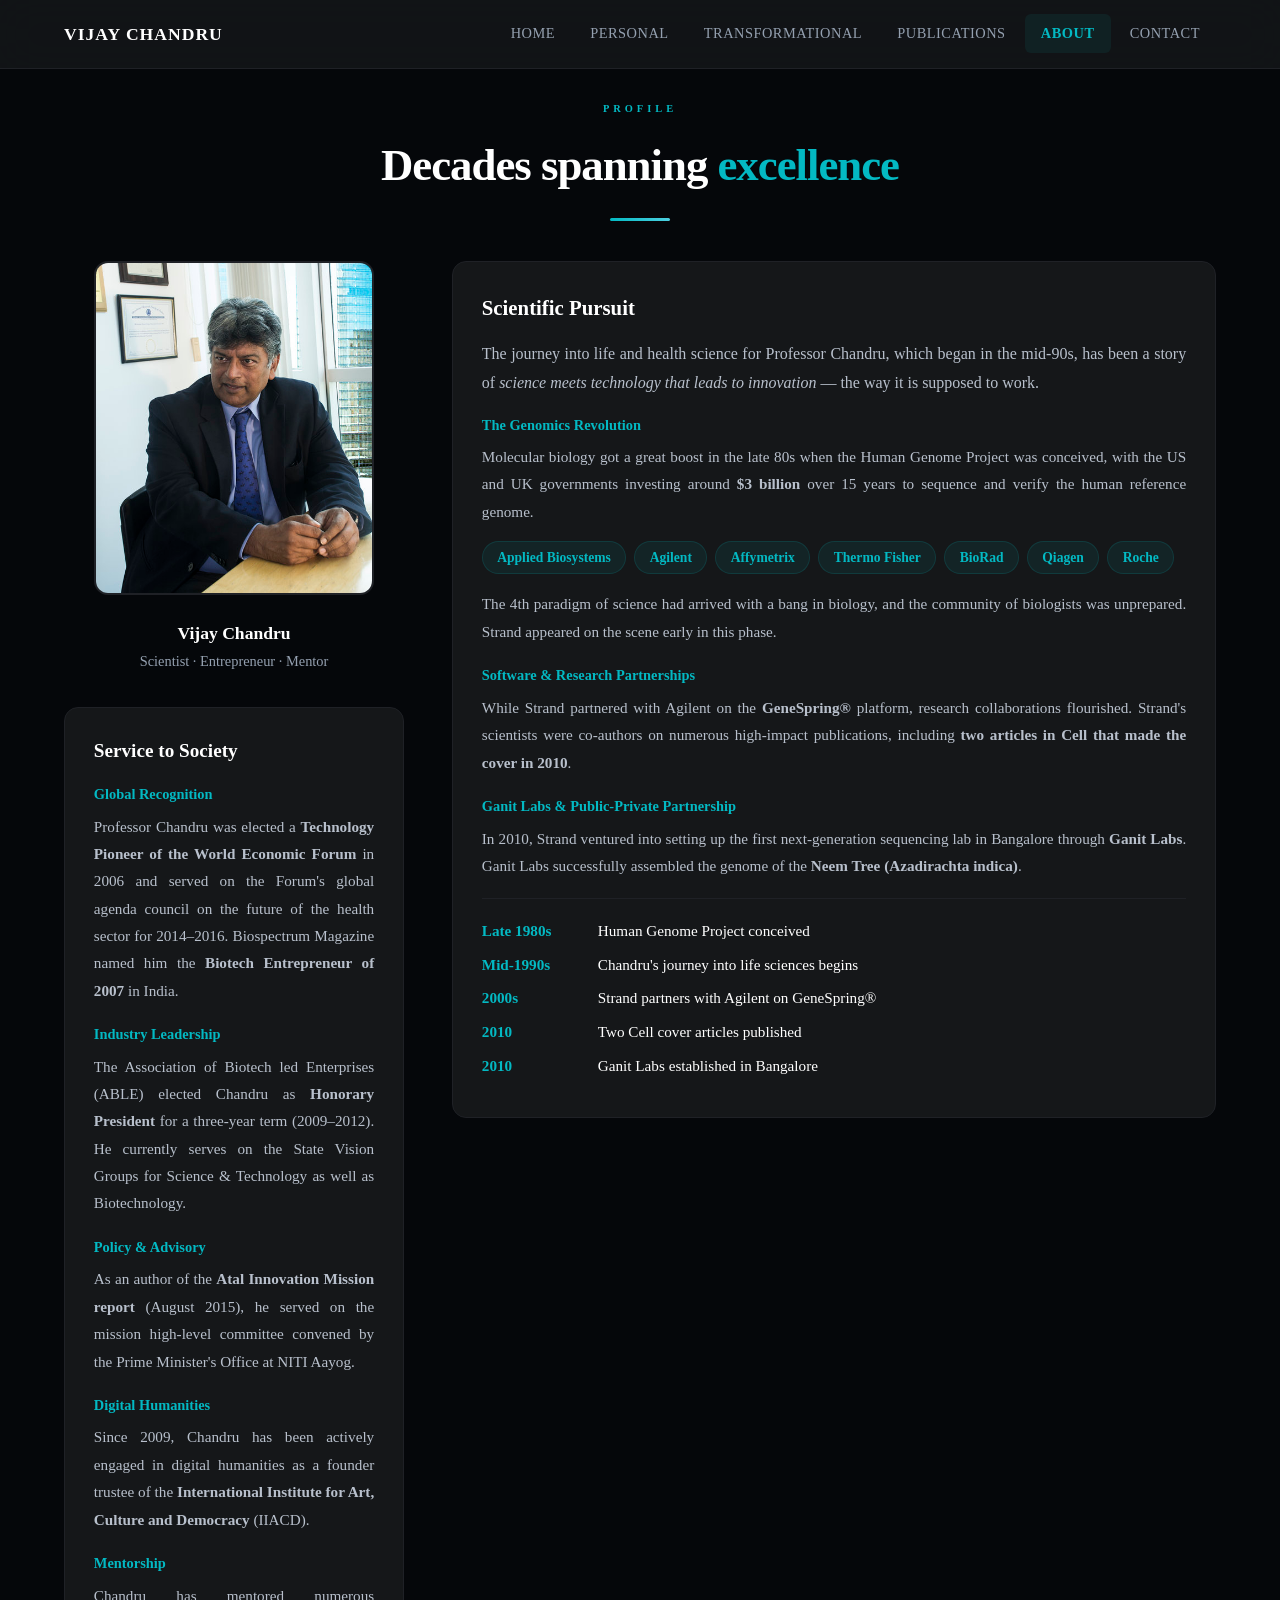
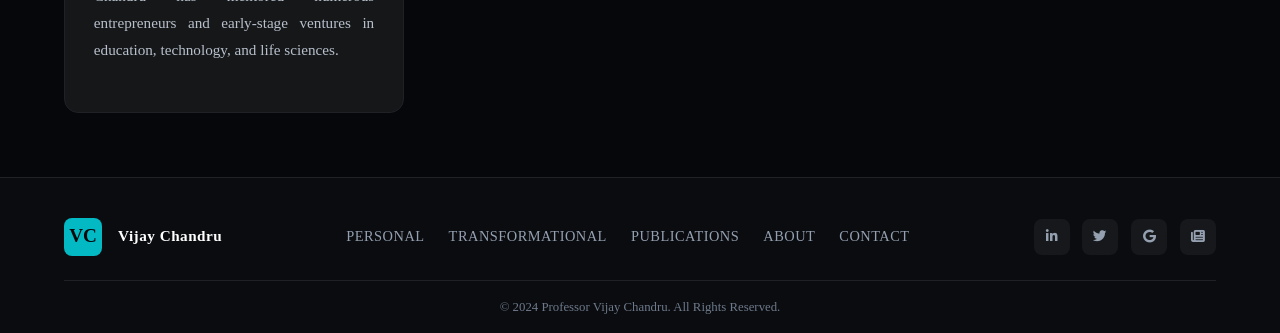
==== about.html @ f00770f6 "Add files via upload" ====
<!DOCTYPE html>
<html lang="en">
<head>
    <meta charset="UTF-8">
    <meta name="viewport" content="width=device-width, initial-scale=1.0, maximum-scale=5.0">
    <title>About - Vijay Chandru</title>
    <link rel="stylesheet" href="styles.css">
    <link href="https://fonts.googleapis.com/css2?family=Inter:wght@300;400;500;600;700;800;900&display=swap" rel="stylesheet">
    <link rel="stylesheet" href="https://cdnjs.cloudflare.com/ajax/libs/font-awesome/6.4.0/css/all.min.css">
<base target="">
</head>
<body>
    <div class="page-container about-page">

        <nav class="top-nav">
            <a href="index.html" class="logo">Vijay Chandru</a>
            <button class="mobile-menu-btn" aria-label="Toggle menu">
                <span></span>
                <span></span>
                <span></span>
            </button>
            <div class="nav-links">
                <a href="index.html">Home</a>
                <a href="personal.html">Personal</a>
                <a href="transformational.html">Transformational</a>
                <a href="publications.html">Publications</a>
                <a href="about.html" class="active">About</a>
                <a href="contact.html">Contact</a>
            </div>
        </nav>

        <main class="about-main">
            <header class="about-header animate-in">
                <span class="section-label">Profile</span>
                <h1>Decades spanning <span class="accent">excellence</span></h1>
                <div class="header-line"></div>
            </header>

            <div class="about-grid">
                <aside class="about-left">
                    <figure class="portrait-card animate-in delay-1">
                        <img src="Dr.Chandru-2.jpg" alt="Professor Vijay Chandru">
                        <figcaption>
                            <span class="caption-name">Vijay Chandru</span>
                            <span class="caption-title">Scientist · Entrepreneur · Mentor</span>
                        </figcaption>
                    </figure>

                    <article class="service-card animate-in delay-2">
                        <h3>Service to Society</h3>
                        <div class="service-section">
                            <h4>Global Recognition</h4>
                            <p>Professor Chandru was elected a <strong>Technology Pioneer of the World Economic Forum</strong> in 2006 and served on the Forum's global agenda council on the future of the health sector for 2014–2016. Biospectrum Magazine named him the <strong>Biotech Entrepreneur of 2007</strong> in India.</p>
                        </div>
                        <div class="service-section">
                            <h4>Industry Leadership</h4>
                            <p>The Association of Biotech led Enterprises (ABLE) elected Chandru as <strong>Honorary President</strong> for a three-year term (2009–2012). He currently serves on the State Vision Groups for Science & Technology as well as Biotechnology.</p>
                        </div>
                        <div class="service-section">
                            <h4>Policy & Advisory</h4>
                            <p>As an author of the <strong>Atal Innovation Mission report</strong> (August 2015), he served on the mission high-level committee convened by the Prime Minister's Office at NITI Aayog.</p>
                        </div>
                        <div class="service-section">
                            <h4>Digital Humanities</h4>
                            <p>Since 2009, Chandru has been actively engaged in digital humanities as a founder trustee of the <strong>International Institute for Art, Culture and Democracy</strong> (IIACD).</p>
                        </div>
                        <div class="service-section">
                            <h4>Mentorship</h4>
                            <p>Chandru has mentored numerous entrepreneurs and early-stage ventures in education, technology, and life sciences.</p>
                        </div>
                    </article>
                </aside>

                <section class="about-right">
                    <article class="pursuit-card animate-in delay-2">
                        <h2>Scientific Pursuit</h2>
                        <div class="pursuit-intro">
                            <p>The journey into life and health science for Professor Chandru, which began in the mid-90s, has been a story of <em>science meets technology that leads to innovation</em> — the way it is supposed to work.</p>
                        </div>
                        <div class="pursuit-section">
                            <h4>The Genomics Revolution</h4>
                            <p>Molecular biology got a great boost in the late 80s when the Human Genome Project was conceived, with the US and UK governments investing around <strong>$3 billion</strong> over 15 years to sequence and verify the human reference genome.</p>
                            <div class="company-tags">
                                <span class="tag">Applied Biosystems</span>
                                <span class="tag">Agilent</span>
                                <span class="tag">Affymetrix</span>
                                <span class="tag">Thermo Fisher</span>
                                <span class="tag">BioRad</span>
                                <span class="tag">Qiagen</span>
                                <span class="tag">Roche</span>
                            </div>
                            <p>The 4th paradigm of science had arrived with a bang in biology, and the community of biologists was unprepared. Strand appeared on the scene early in this phase.</p>
                        </div>
                        <div class="pursuit-section">
                            <h4>Software & Research Partnerships</h4>
                            <p>While Strand partnered with Agilent on the <strong>GeneSpring®</strong> platform, research collaborations flourished. Strand's scientists were co-authors on numerous high-impact publications, including <strong>two articles in Cell that made the cover in 2010</strong>.</p>
                        </div>
                        <div class="pursuit-section">
                            <h4>Ganit Labs & Public-Private Partnership</h4>
                            <p>In 2010, Strand ventured into setting up the first next-generation sequencing lab in Bangalore through <strong>Ganit Labs</strong>. Ganit Labs successfully assembled the genome of the <strong>Neem Tree (Azadirachta indica)</strong>.</p>
                        </div>
                        <div class="pursuit-timeline">
                            <div class="timeline-item">
                                <span class="timeline-year">Late 1980s</span>
                                <span>Human Genome Project conceived</span>
                            </div>
                            <div class="timeline-item">
                                <span class="timeline-year">Mid-1990s</span>
                                <span>Chandru's journey into life sciences begins</span>
                            </div>
                            <div class="timeline-item">
                                <span class="timeline-year">2000s</span>
                                <span>Strand partners with Agilent on GeneSpring®</span>
                            </div>
                            <div class="timeline-item">
                                <span class="timeline-year">2010</span>
                                <span>Two Cell cover articles published</span>
                            </div>
                            <div class="timeline-item">
                                <span class="timeline-year">2010</span>
                                <span>Ganit Labs established in Bangalore</span>
                            </div>
                        </div>
                    </article>
                </section>
            </div>
        </main>

        <footer class="footer-dense">
            <div class="footer-inner">
                <div class="footer-brand">
                    <span class="footer-logo">VC</span>
                    <p>Vijay Chandru</p>
                </div>
                <div class="footer-links">
                    <a href="personal.html">Personal</a>
                    <a href="transformational.html">Transformational</a>
                    <a href="publications.html">Publications</a>
                    <a href="about.html">About</a>
                    <a href="contact.html">Contact</a>
                </div>
                <div class="footer-social">
                    <a href="#" aria-label="LinkedIn"><i class="fab fa-linkedin-in"></i></a>
                    <a href="#" aria-label="Twitter / X"><i class="fab fa-twitter"></i></a>
                    <a href="#" aria-label="Google Scholar"><i class="fab fa-google"></i></a>
                    <a href="#" aria-label="News"><i class="fas fa-newspaper"></i></a>
                </div>
            </div>
            <div class="footer-bottom">
                <p>© 2024 Professor Vijay Chandru. All Rights Reserved.</p>
            </div>
        </footer>
    </div>
    <script src="script.js"></script>
</body>
</html>
---- styles.css ----
/* styles.css - Dark Theme Design System for Vijay Chandru Website */

* {
    margin: 0;
    padding: 0;
    box-sizing: border-box;
}

:root {
    /* Dark Theme Color Palette */
    --bg-primary: #05070a;
    --bg-secondary: #0a0c10;
    --bg-card: #151719;
    --bg-card-hover: #1a1c1f;
    --bg-elevated: #1c1e22;
    --border-subtle: #1f2126;
    --border-default: #2a2d33;
    --border-accent: rgba(3, 185, 195, 0.2);

    --accent: #03B9C3;
    --accent-light: #4DD0E1;
    --accent-dark: #028A92;
    --accent-glow: rgba(3, 185, 195, 0.15);

    --text-primary: #ffffff;
    --text-secondary: #b8c0cc;
    --text-muted: #94a0b0;
    --text-dim: #6e7a8a;

    --shadow-sm: 0 1px 2px rgba(0, 0, 0, 0.3);
    --shadow: 0 4px 6px -1px rgba(0, 0, 0, 0.4), 0 2px 4px -2px rgba(0, 0, 0, 0.3);
    --shadow-lg: 0 10px 15px -3px rgba(0, 0, 0, 0.5), 0 4px 6px -4px rgba(0, 0, 0, 0.3);
    --shadow-xl: 0 20px 25px -5px rgba(0, 0, 0, 0.5), 0 8px 10px -6px rgba(0, 0, 0, 0.4);
    --shadow-glow: 0 0 20px rgba(3, 185, 195, 0.1);

    --glass: rgba(21, 23, 25, 0.85);
    --glass-border: rgba(255, 255, 255, 0.05);
}

html {
    scroll-behavior: smooth;
}

body {
    font-family: 'EB Garamond', 'Garamond', 'Georgia', serif;
    background-color: var(--bg-primary);
    color: var(--text-primary);
    line-height: 1.6;
    overflow-x: hidden;
    font-size: 17px;
    -webkit-font-smoothing: antialiased;
    -moz-osx-font-smoothing: grayscale;
}

/* ===== NAVIGATION ===== */
.top-nav {
    position: sticky;
    top: 0;
    z-index: 100;
    display: flex;
    justify-content: space-between;
    align-items: center;
    padding: 0.9rem 5%;
    background: var(--glass);
    backdrop-filter: blur(20px);
    -webkit-backdrop-filter: blur(20px);
    border-bottom: 1px solid var(--border-subtle);
    flex-wrap: wrap;
}

.logo {
    font-size: 1.1rem;
    font-weight: 700;
    letter-spacing: 1px;
    color: var(--text-primary);
    text-decoration: none;
    transition: all 0.3s ease;
    padding: 0.3rem 0;
    text-transform: uppercase;
}

.logo:hover {
    color: var(--accent);
}

.nav-links {
    display: flex;
    gap: 0.2rem;
}

.nav-links a {
    color: var(--text-muted);
    text-decoration: none;
    font-size: 0.9rem;
    font-weight: 500;
    padding: 0.5rem 1rem;
    border-radius: 6px;
    transition: all 0.3s ease;
    position: relative;
    letter-spacing: 0.5px;
    text-transform: uppercase;
}

.nav-links a:hover {
    color: var(--text-primary);
    background: rgba(255, 255, 255, 0.03);
}

.nav-links a.active {
    color: var(--accent);
    background: rgba(3, 185, 195, 0.08);
    font-weight: 600;
}

.mobile-menu-btn {
    display: none;
    background: none;
    border: none;
    cursor: pointer;
    flex-direction: column;
    gap: 4px;
    padding: 0.5rem;
    width: 40px;
    height: 40px;
    align-items: center;
    justify-content: center;
    border-radius: 8px;
    transition: background 0.3s ease;
}

.mobile-menu-btn:hover {
    background: rgba(255, 255, 255, 0.05);
}

.mobile-menu-btn span {
    width: 22px;
    height: 2px;
    background: var(--text-secondary);
    border-radius: 2px;
    transition: 0.3s;
    display: block;
}

/* ===== PAGE HEADER ===== */
.page-header {
    text-align: center;
    padding: 3rem 5% 2rem;
    background: var(--bg-primary);
}

.page-header h1 {
    font-size: clamp(2rem, 4vw, 2.8rem);
    font-weight: 800;
    letter-spacing: -1px;
    color: var(--text-primary);
    text-align: center;
}

.page-header .accent {
    color: var(--accent);
}

.header-line {
    width: 60px;
    height: 3px;
    background: linear-gradient(90deg, var(--accent), var(--accent-light));
    margin: 1rem auto;
    border-radius: 2px;
}

.page-header p {
    color: var(--text-secondary);
    max-width: 600px;
    margin: 0 auto;
    text-align: center;
    font-size: 1.05rem;
    line-height: 1.7;
}

/* ===== HERO - UNIFIED ===== */
.hero-unified {
    min-height: calc(100vh - 60px);
    position: relative;
    background: var(--bg-primary);
    overflow: hidden;
    display: flex;
    align-items: center;
    padding: 3rem 5%;
}

.hero-bg-pattern {
    position: absolute;
    top: 0;
    left: 0;
    width: 100%;
    height: 100%;
    background-image: 
        radial-gradient(circle at 20% 30%, rgba(3, 185, 195, 0.03) 0%, transparent 50%),
        radial-gradient(circle at 80% 70%, rgba(3, 185, 195, 0.02) 0%, transparent 50%);
    pointer-events: none;
}

.hero-inner {
    position: relative;
    z-index: 2;
    max-width: 1400px;
    margin: 0 auto;
    width: 100%;
    display: grid;
    grid-template-columns: 1.1fr 1fr;
    gap: 4rem;
    align-items: center;
}

.hero-left {
    padding: 1rem 0;
}

.hero-label {
    font-size: 0.65rem;
    font-weight: 700;
    letter-spacing: 4px;
    color: var(--accent);
    margin-bottom: 1.2rem;
    text-transform: uppercase;
    display: flex;
    align-items: center;
    gap: 0.5rem;
}

.hero-label::before {
    content: '';
    width: 30px;
    height: 1px;
    background: var(--accent);
    border-radius: 1px;
}

.hero-name {
    font-size: clamp(3rem, 7vw, 6rem);
    font-weight: 900;
    line-height: 0.95;
    letter-spacing: -3px;
    color: var(--text-primary);
    margin-bottom: 1.5rem;
}

.hero-mission {
    display: flex;
    align-items: center;
    gap: 0.6rem;
    margin-bottom: 1.5rem;
    flex-wrap: wrap;
}

.mission-word {
    font-size: clamp(1rem, 2vw, 1.4rem);
    font-weight: 800;
    background: linear-gradient(135deg, var(--accent), var(--accent-light));
    -webkit-background-clip: text;
    -webkit-text-fill-color: transparent;
    background-clip: text;
    letter-spacing: 1px;
}

.mission-sep {
    color: var(--accent);
    font-size: 1.2rem;
    font-weight: 300;
    opacity: 0.6;
}

.hero-desc {
    font-size: 1.1rem;
    color: var(--text-secondary);
    max-width: 520px;
    margin-bottom: 2rem;
    line-height: 1.8;
    text-align: justify;
}

.hero-cta {
    display: flex;
    gap: 1rem;
    flex-wrap: wrap;
}

.btn-primary {
    display: inline-flex;
    align-items: center;
    justify-content: center;
    gap: 0.5rem;
    background: linear-gradient(135deg, var(--accent), var(--accent-dark));
    color: var(--bg-primary);
    padding: 1rem 2rem;
    border-radius: 8px;
    text-decoration: none;
    font-weight: 700;
    font-size: 0.85rem;
    transition: all 0.3s cubic-bezier(0.4, 0, 0.2, 1);
    border: none;
    cursor: pointer;
    box-shadow: 0 4px 15px rgba(3, 185, 195, 0.25);
    white-space: nowrap;
    letter-spacing: 0.5px;
    text-transform: uppercase;
}

.btn-primary:hover {
    transform: translateY(-2px);
    box-shadow: 0 8px 25px rgba(3, 185, 195, 0.35);
    gap: 0.8rem;
}

.btn-secondary {
    display: inline-flex;
    align-items: center;
    justify-content: center;
    gap: 0.5rem;
    background: transparent;
    color: var(--accent);
    padding: 1rem 2rem;
    border-radius: 8px;
    text-decoration: none;
    font-weight: 600;
    font-size: 0.85rem;
    transition: all 0.3s ease;
    border: 1px solid rgba(3, 185, 195, 0.3);
    white-space: nowrap;
    letter-spacing: 0.5px;
    text-transform: uppercase;
}

.btn-secondary:hover {
    background: rgba(3, 185, 195, 0.08);
    border-color: var(--accent);
    transform: translateY(-2px);
}

/* ===== COUNTDOWN PANEL ===== */
.hero-right {
    display: flex;
    flex-direction: column;
    gap: 1.2rem;
}

.countdown-panel {
    background: var(--bg-card);
    border: 1px solid var(--border-subtle);
    border-radius: 16px;
    padding: 1.8rem;
    box-shadow: var(--shadow-xl);
    position: relative;
    overflow: hidden;
}

.countdown-panel::before {
    content: '';
    position: absolute;
    top: 0;
    left: 0;
    width: 100%;
    height: 2px;
    background: linear-gradient(90deg, var(--accent), var(--accent-light));
}

.countdown-header {
    display: flex;
    align-items: center;
    gap: 0.6rem;
    margin-bottom: 1.2rem;
    padding-bottom: 0.8rem;
    border-bottom: 1px solid var(--border-subtle);
}

.countdown-header i {
    font-size: 0.9rem;
    color: var(--accent);
}

.countdown-header span {
    font-size: 0.65rem;
    font-weight: 700;
    letter-spacing: 2px;
    color: var(--accent);
    text-transform: uppercase;
}

.countdown-grid {
    display: grid;
    grid-template-columns: repeat(4, 1fr);
    gap: 0.6rem;
    margin-bottom: 1.2rem;
}

.countdown-cell {
    text-align: center;
    padding: 1rem 0.3rem;
    background: var(--bg-primary);
    border-radius: 10px;
    border: 1px solid var(--border-subtle);
    transition: all 0.3s ease;
    position: relative;
}

.countdown-cell:hover {
    transform: translateY(-3px);
    border-color: var(--border-accent);
    box-shadow: var(--shadow-glow);
}

.countdown-cell::after {
    content: '';
    position: absolute;
    bottom: 0;
    left: 10%;
    width: 80%;
    height: 2px;
    background: linear-gradient(90deg, var(--accent), var(--accent-light));
    border-radius: 2px;
    opacity: 0;
    transition: opacity 0.3s ease;
}

.countdown-cell:hover::after {
    opacity: 1;
}

.count-num {
    display: block;
    font-size: 2rem;
    font-weight: 800;
    color: var(--accent);
    line-height: 1;
    font-family: 'EB Garamond', 'Garamond', 'Georgia', serif;
    letter-spacing: -1px;
    margin-bottom: 0.3rem;
}

.count-label {
    font-size: 0.7rem;
    font-weight: 700;
    color: var(--text-muted);
    letter-spacing: 1.5px;
    text-transform: uppercase;
}

.countdown-progress {
    margin-top: 0.3rem;
}

.progress-bar {
    width: 100%;
    height: 4px;
    background: var(--bg-primary);
    border-radius: 2px;
    overflow: hidden;
    margin-bottom: 0.4rem;
}

.progress-fill {
    height: 100%;
    background: linear-gradient(90deg, var(--accent), var(--accent-light));
    border-radius: 2px;
    transition: width 1s ease;
}

.progress-text {
    font-size: 0.8rem;
    color: var(--text-muted);
    font-weight: 500;
    display: block;
    text-align: center;
}

/* Hero Stats Row */
.hero-stats-row {
    display: grid;
    grid-template-columns: repeat(3, 1fr);
    gap: 0.8rem;
}

.hero-stat {
    display: flex;
    align-items: center;
    gap: 0.7rem;
    background: var(--bg-card);
    padding: 0.9rem 1rem;
    border-radius: 10px;
    border: 1px solid var(--border-subtle);
    transition: all 0.3s ease;
}

.hero-stat:hover {
    transform: translateY(-2px);
    border-color: var(--border-accent);
}

.hero-stat i {
    font-size: 1rem;
    color: var(--accent);
    width: 32px;
    height: 32px;
    display: flex;
    align-items: center;
    justify-content: center;
    background: rgba(3, 185, 195, 0.08);
    border-radius: 8px;
    flex-shrink: 0;
}

.hero-stat div {
    display: flex;
    flex-direction: column;
    min-width: 0;
}

.st-num {
    font-size: 1.1rem;
    font-weight: 800;
    color: var(--text-primary);
    line-height: 1;
}

.st-text {
    font-size: 0.7rem;
    color: var(--text-muted);
    font-weight: 600;
    letter-spacing: 0.5px;
    text-transform: uppercase;
}

/* ===== BENTO - EQUAL 3×2 GRID ===== */
.bento-fullwidth {
    padding: 4rem 0;
    background: var(--bg-primary);
    width: 100%;
}

.bento-header {
    text-align: center;
    margin-bottom: 2.5rem;
    padding: 0 5%;
}

.section-label {
    font-size: 0.65rem;
    font-weight: 700;
    letter-spacing: 4px;
    color: var(--accent);
    text-transform: uppercase;
    margin-bottom: 0.8rem;
    display: block;
}

.bento-header h2 {
    font-size: clamp(1.8rem, 3.5vw, 2.8rem);
    font-weight: 800;
    letter-spacing: -1px;
    color: var(--text-primary);
    line-height: 1.15;
}

.accent {
    color: var(--accent);
}

.bento-grid-equal {
    display: grid;
    grid-template-columns: repeat(3, 1fr);
    grid-auto-rows: 1fr;
    gap: 1rem;
    padding: 0 5%;
    max-width: 1400px;
    margin: 0 auto;
}

.bento-card-equal {
    background: var(--bg-card);
    border: 1px solid var(--border-subtle);
    border-radius: 14px;
    padding: 1.6rem;
    transition: all 0.4s cubic-bezier(0.4, 0, 0.2, 1);
    position: relative;
    overflow: hidden;
    display: flex;
    flex-direction: column;
    height: 100%;
}

.bento-hover-line {
    position: absolute;
    top: 0;
    left: 0;
    width: 100%;
    height: 2px;
    background: linear-gradient(90deg, var(--accent), var(--accent-light));
    transform: scaleX(0);
    transform-origin: left;
    transition: transform 0.4s ease;
}

.bento-card-equal:hover .bento-hover-line {
    transform: scaleX(1);
}

.bento-card-equal:hover {
    transform: translateY(-4px);
    box-shadow: var(--shadow-xl), var(--shadow-glow);
    border-color: var(--border-accent);
    background: var(--bg-card-hover);
}

.bento-top {
    display: flex;
    justify-content: space-between;
    align-items: center;
    margin-bottom: 1rem;
}

.bento-icon {
    width: 40px;
    height: 40px;
    background: rgba(3, 185, 195, 0.08);
    border-radius: 10px;
    display: flex;
    align-items: center;
    justify-content: center;
    transition: all 0.3s ease;
    flex-shrink: 0;
}

.bento-card-equal:hover .bento-icon {
    background: linear-gradient(135deg, var(--accent), var(--accent-dark));
    transform: scale(1.05);
}

.bento-icon i {
    font-size: 1.1rem;
    color: var(--accent);
    transition: color 0.3s ease;
}

.bento-card-equal:hover .bento-icon i {
    color: var(--bg-primary);
}

.bento-tag {
    padding: 0.25rem 0.7rem;
    background: rgba(3, 185, 195, 0.08);
    color: var(--accent);
    font-size: 0.7rem;
    font-weight: 700;
    border-radius: 20px;
    letter-spacing: 1px;
    text-transform: uppercase;
    flex-shrink: 0;
}

.bento-card-equal h3 {
    font-size: 1.1rem;
    font-weight: 700;
    color: var(--text-primary);
    margin-bottom: 0.6rem;
}

.bento-card-equal p {
    font-size: 0.95rem;
    color: var(--text-secondary);
    line-height: 1.7;
    flex-grow: 1;
    margin-bottom: 0.5rem;
}

.bento-link {
    display: inline-flex;
    align-items: center;
    gap: 0.4rem;
    color: var(--accent);
    text-decoration: none;
    font-weight: 600;
    font-size: 0.8rem;
    margin-top: auto;
    padding-top: 0.5rem;
    transition: gap 0.3s ease;
    text-transform: uppercase;
    letter-spacing: 0.5px;
}

.bento-link:hover {
    gap: 0.7rem;
}

/* ===== MISSION BAND ===== */
.mission-band {
    background: var(--bg-secondary);
    padding: 4rem 5%;
    position: relative;
    overflow: hidden;
    border-top: 1px solid var(--border-subtle);
    border-bottom: 1px solid var(--border-subtle);
}

.mission-band::before {
    content: '';
    position: absolute;
    top: 0;
    right: 0;
    width: 400px;
    height: 400px;
    background: radial-gradient(circle, rgba(3, 185, 195, 0.04) 0%, transparent 70%);
}

.mission-band-inner {
    max-width: 1200px;
    margin: 0 auto;
    display: grid;
    grid-template-columns: 1fr 1.3fr;
    gap: 4rem;
    align-items: start;
    position: relative;
    z-index: 1;
}

.mission-band-left h2 {
    font-size: clamp(1.8rem, 3.5vw, 2.8rem);
    font-weight: 800;
    letter-spacing: -1px;
    line-height: 1.15;
    color: var(--text-primary);
}

.gradient-text {
    color: var(--accent);
}

.mission-band-right p {
    font-size: 1.05rem;
    color: var(--text-secondary);
    line-height: 1.8;
    margin-bottom: 1rem;
    text-align: justify;
}

.text-link {
    display: inline-flex;
    align-items: center;
    gap: 0.5rem;
    color: var(--accent);
    text-decoration: none;
    font-weight: 600;
    font-size: 0.85rem;
    margin-top: 0.5rem;
    transition: gap 0.3s ease;
    text-transform: uppercase;
    letter-spacing: 0.5px;
}

.text-link:hover {
    gap: 0.8rem;
}

/* ===== NEWS BAND ===== */
.news-band {
    padding: 3rem 5%;
    background: var(--bg-primary);
}

.news-band-inner {
    max-width: 800px;
    margin: 0 auto;
    background: var(--bg-card);
    border: 1px solid var(--border-subtle);
    border-radius: 16px;
    padding: 2.5rem;
    text-align: center;
    position: relative;
    overflow: hidden;
    transition: all 0.4s ease;
}

.news-band-inner:hover {
    box-shadow: var(--shadow-xl);
    transform: translateY(-3px);
    border-color: var(--border-accent);
}

.news-band-inner::before {
    content: '';
    position: absolute;
    top: 0;
    left: 0;
    width: 100%;
    height: 2px;
    background: linear-gradient(90deg, var(--accent), var(--accent-light));
}

.news-badge-pill {
    display: inline-block;
    padding: 0.4rem 1rem;
    background: linear-gradient(135deg, var(--accent), var(--accent-dark));
    color: var(--bg-primary);
    font-size: 0.65rem;
    font-weight: 700;
    letter-spacing: 2px;
    text-transform: uppercase;
    border-radius: 20px;
    margin-bottom: 1rem;
}

.news-band-inner h3 {
    font-size: 1.4rem;
    font-weight: 700;
    color: var(--text-primary);
    margin-bottom: 0.5rem;
}

.news-band-inner p {
    color: var(--text-secondary);
    font-size: 1rem;
    margin-bottom: 1.5rem;
    max-width: 500px;
    margin-left: auto;
    margin-right: auto;
}

/* ===== PERSONAL PAGE - FULL WIDTH HERO ===== */
.personal-hero {
    background: var(--bg-primary);
    padding: 3rem 5%;
    position: relative;
    overflow: hidden;
    min-height: auto;
    border-bottom: 1px solid var(--border-subtle);
}

.personal-hero::before {
    content: '';
    position: absolute;
    top: -20%;
    right: -10%;
    width: 500px;
    height: 500px;
    background: radial-gradient(circle, rgba(3, 185, 195, 0.04) 0%, transparent 70%);
    border-radius: 50%;
}

.personal-hero-inner {
    max-width: 1400px;
    margin: 0 auto;
    display: grid;
    grid-template-columns: 1.2fr 0.8fr;
    gap: 3rem;
    align-items: center;
    position: relative;
    z-index: 1;
}

.personal-hero-label {
    font-size: 0.65rem;
    font-weight: 700;
    letter-spacing: 3px;
    color: var(--accent);
    text-transform: uppercase;
    margin-bottom: 1rem;
    display: flex;
    align-items: center;
    gap: 0.5rem;
}

.personal-hero-label::before {
    content: '';
    width: 30px;
    height: 1px;
    background: var(--accent);
    border-radius: 1px;
}

.personal-hero-title {
    font-size: clamp(2.5rem, 5vw, 4rem);
    font-weight: 900;
    line-height: 1.05;
    letter-spacing: -2px;
    color: var(--text-primary);
    margin-bottom: 1.2rem;
}

.personal-hero-desc {
    font-size: 1.1rem;
    color: var(--text-secondary);
    line-height: 1.8;
    max-width: 600px;
    margin-bottom: 2rem;
    text-align: justify;
}

.personal-hero-stats {
    display: flex;
    gap: 1rem;
    flex-wrap: wrap;
}

.ph-stat {
    display: flex;
    flex-direction: column;
    padding: 1rem 1.5rem;
    background: var(--bg-card);
    border: 1px solid var(--border-subtle);
    border-radius: 10px;
    min-width: 100px;
    transition: all 0.3s ease;
}

.ph-stat:hover {
    transform: translateY(-2px);
    border-color: var(--border-accent);
    box-shadow: var(--shadow-glow);
}

.ph-num {
    font-size: 1.5rem;
    font-weight: 800;
    color: var(--accent);
    line-height: 1;
    letter-spacing: -1px;
}

.ph-text {
    font-size: 0.75rem;
    font-weight: 600;
    color: var(--text-muted);
    letter-spacing: 0.5px;
    text-transform: uppercase;
    margin-top: 0.3rem;
}

.personal-hero-image {
    display: flex;
    justify-content: center;
    align-items: center;
}

.personal-hero-image img {
    width: 100%;
    max-width: 320px;
    border-radius: 14px;
    border: 2px solid var(--border-subtle);
    box-shadow: var(--shadow-xl);
    transition: all 0.4s ease;
}

.personal-hero-image img:hover {
    transform: scale(1.02);
    border-color: var(--border-accent);
    box-shadow: var(--shadow-xl), var(--shadow-glow);
}

/* ===== SUMMARY BAND - DENSE 3-COLUMN ===== */
.summary-band {
    background: var(--bg-secondary);
    padding: 2.5rem 5%;
    border-top: 1px solid var(--border-subtle);
    border-bottom: 1px solid var(--border-subtle);
}

.summary-band-inner {
    max-width: 1400px;
    margin: 0 auto;
    display: grid;
    grid-template-columns: repeat(3, 1fr);
    gap: 2rem;
}

.summary-col p {
    font-size: 1.05rem;
    color: var(--text-secondary);
    line-height: 1.8;
    text-align: justify;
    margin: 0;
}

/* ===== TIMELINE NAV - STICKY HORIZONTAL ===== */
.timeline-nav-sticky {
    position: sticky;
    top: 56px;
    z-index: 50;
    background: var(--glass);
    backdrop-filter: blur(20px);
    -webkit-backdrop-filter: blur(20px);
    border-bottom: 1px solid var(--border-subtle);
    padding: 0.8rem 5%;
    overflow-x: auto;
    -webkit-overflow-scrolling: touch;
    scrollbar-width: none;
}

.timeline-nav-sticky::-webkit-scrollbar {
    display: none;
}

.timeline-nav-scroll {
    display: flex;
    gap: 0.5rem;
    max-width: 1400px;
    margin: 0 auto;
    flex-wrap: nowrap;
    min-width: max-content;
}

.timeline-nav-scroll .timeline-link {
    padding: 0.5rem 1.2rem;
    border-radius: 20px;
    font-size: 0.75rem;
    font-weight: 500;
    white-space: nowrap;
    transition: all 0.3s ease;
    text-decoration: none;
    color: var(--text-muted);
    border: 1px solid transparent;
    letter-spacing: 0.5px;
}

.timeline-nav-scroll .timeline-link:hover {
    background: rgba(3, 185, 195, 0.06);
    color: var(--accent);
}

.timeline-nav-scroll .timeline-link.active {
    background: linear-gradient(135deg, var(--accent), var(--accent-dark));
    color: var(--bg-primary);
    font-weight: 600;
    box-shadow: 0 4px 12px rgba(3, 185, 195, 0.2);
}

/* ===== TIMELINE FULLWIDTH ===== */
.timeline-fullwidth {
    width: 100%;
}

.timeline-section-full {
    padding: 3rem 5%;
    position: relative;
    transition: all 0.4s ease;
}

.timeline-section-full.alt {
    background: var(--bg-secondary);
}

.timeline-section-full:not(.alt) {
    background: var(--bg-primary);
}

.timeline-section-inner {
    max-width: 1400px;
    margin: 0 auto;
}

.timeline-section-header {
    margin-bottom: 1.5rem;
}

.timeline-section-header h2 {
    font-size: 1.5rem;
    font-weight: 700;
    color: var(--text-primary);
    margin-top: 0.5rem;
    letter-spacing: -0.5px;
}

.timeline-section-body {
    display: grid;
    grid-template-columns: 1fr 1fr;
    gap: 2.5rem;
    align-items: start;
}

.timeline-section-body .col-text p {
    font-size: 1.05rem;
    line-height: 1.8;
    color: var(--text-secondary);
    text-align: justify;
    margin-bottom: 1rem;
}

/* ===== PUBLICATIONS PAGE - DARK CARD GRID ===== */
.publications-page {
    background: var(--bg-primary);
    min-height: 100vh;
}

.publications-content {
    max-width: 1400px;
    margin: 0 auto;
    padding: 0 5% 4rem;
}

.publications-header {
    text-align: center;
    padding: 3rem 5% 2rem;
}

.publications-header h1 {
    font-size: clamp(2rem, 4vw, 2.8rem);
    font-weight: 800;
    letter-spacing: -1px;
    color: var(--text-primary);
}

.publications-header .accent {
    color: var(--accent);
}

.publications-header p {
    color: var(--text-secondary);
    max-width: 600px;
    margin: 0.5rem auto 0;
    font-size: 1.05rem;
    line-height: 1.7;
}

/* Publications Grid */
.pubs-grid {
    display: grid;
    grid-template-columns: repeat(3, 1fr);
    gap: 1rem;
    margin-top: 2rem;
}

.pub-card {
    background: var(--bg-card);
    border: 1px solid var(--border-subtle);
    border-radius: 12px;
    padding: 1.5rem;
    transition: all 0.4s cubic-bezier(0.4, 0, 0.2, 1);
    position: relative;
    overflow: hidden;
    display: flex;
    flex-direction: column;
    height: 100%;
}

.pub-card::before {
    content: '';
    position: absolute;
    top: 0;
    left: 0;
    width: 100%;
    height: 2px;
    background: linear-gradient(90deg, var(--accent), var(--accent-light));
    transform: scaleX(0);
    transform-origin: left;
    transition: transform 0.4s ease;
}

.pub-card:hover::before {
    transform: scaleX(1);
}

.pub-card:hover {
    transform: translateY(-4px);
    box-shadow: var(--shadow-xl), var(--shadow-glow);
    border-color: var(--border-accent);
    background: var(--bg-card-hover);
}

.pub-category {
    font-size: 0.7rem;
    font-weight: 700;
    letter-spacing: 2px;
    text-transform: uppercase;
    color: var(--accent);
    margin-bottom: 0.8rem;
}

.pub-card h3 {
    font-size: 1rem;
    font-weight: 700;
    color: var(--text-primary);
    margin-bottom: 0.6rem;
    line-height: 1.4;
}

.pub-card p {
    font-size: 0.95rem;
    color: var(--text-secondary);
    line-height: 1.7;
    flex-grow: 1;
    margin-bottom: 1rem;
}

.pub-separator {
    width: 100%;
    height: 1px;
    background: var(--border-subtle);
    margin: 0.5rem 0 1rem;
}

.pub-link {
    display: inline-flex;
    align-items: center;
    gap: 0.4rem;
    color: var(--accent);
    text-decoration: none;
    font-weight: 600;
    font-size: 0.8rem;
    transition: all 0.3s ease;
    text-transform: uppercase;
    letter-spacing: 0.5px;
    margin-top: auto;
}

.pub-link:hover {
    gap: 0.7rem;
    color: var(--accent-light);
}

.pub-link i {
    font-size: 0.7rem;
}

/* ===== ABOUT PAGE - DARK THEME ===== */
.about-page {
    background: var(--bg-primary);
    min-height: 100vh;
}

.about-main {
    width: 100%;
    padding: 0 5% 4rem;
    max-width: 1400px;
    margin: 0 auto;
}

.about-header {
    text-align: center;
    margin-bottom: 2.5rem;
    padding-top: 2rem;
}

.about-header h1 {
    font-size: clamp(2rem, 4vw, 2.8rem);
    font-weight: 800;
    letter-spacing: -1px;
    color: var(--text-primary);
}

.about-grid {
    display: grid;
    grid-template-columns: 340px 1fr;
    gap: 3rem;
}

/* Portrait card */
.portrait-card {
    text-align: center;
    margin-bottom: 2rem;
}

.portrait-card img {
    width: 100%;
    max-width: 280px;
    margin-bottom: 1rem;
    border: 2px solid var(--border-subtle);
    border-radius: 14px;
    transition: all 0.3s ease;
}

.portrait-card img:hover {
    border-color: var(--border-accent);
    box-shadow: var(--shadow-xl), var(--shadow-glow);
}

.caption-name {
    display: block;
    font-size: 1.1rem;
    font-weight: 700;
    color: var(--text-primary);
}

.caption-title {
    font-size: 0.9rem;
    color: var(--text-muted);
}

/* Service card */
.service-card {
    background: var(--bg-card);
    padding: 1.8rem;
    border: 1px solid var(--border-subtle);
    border-radius: 14px;
    transition: all 0.3s ease;
}

.service-card:hover {
    box-shadow: var(--shadow-lg);
    border-color: var(--border-accent);
}

.service-card h3 {
    font-size: 1.2rem;
    margin-bottom: 1rem;
    color: var(--text-primary);
    font-weight: 700;
}

.service-section {
    margin-bottom: 1.2rem;
}

.service-section h4 {
    color: var(--accent);
    margin-bottom: 0.4rem;
    font-size: 0.9rem;
    font-weight: 600;
}

.service-section p {
    text-align: justify;
    line-height: 1.8;
    color: var(--text-secondary);
    font-size: 0.95rem;
}

/* Pursuit card */
.pursuit-card {
    background: var(--bg-card);
    padding: 1.8rem;
    border: 1px solid var(--border-subtle);
    border-radius: 14px;
    transition: all 0.3s ease;
}

.pursuit-card:hover {
    box-shadow: var(--shadow-lg);
    border-color: var(--border-accent);
}

.pursuit-card h2 {
    font-size: 1.3rem;
    margin-bottom: 1rem;
    color: var(--text-primary);
    font-weight: 700;
}

.pursuit-intro p {
    text-align: justify;
    line-height: 1.8;
    color: var(--text-secondary);
    font-size: 1rem;
    margin-bottom: 1rem;
}

.pursuit-section {
    margin-bottom: 1.2rem;
}

.pursuit-section h4 {
    color: var(--accent);
    margin-bottom: 0.4rem;
    font-size: 0.9rem;
    font-weight: 600;
}

.pursuit-section p {
    text-align: justify;
    line-height: 1.8;
    color: var(--text-secondary);
    font-size: 0.95rem;
    margin-bottom: 0.8rem;
}

/* Company tags */
.company-tags {
    display: flex;
    flex-wrap: wrap;
    gap: 0.5rem;
    margin: 1rem 0;
}

.tag {
    background: rgba(3, 185, 195, 0.08);
    padding: 0.3rem 0.9rem;
    font-size: 0.85rem;
    color: var(--accent);
    font-weight: 600;
    border-radius: 20px;
    border: 1px solid rgba(3, 185, 195, 0.15);
    transition: all 0.3s ease;
}

.tag:hover {
    background: var(--accent);
    color: var(--bg-primary);
    transform: translateY(-2px);
}

/* Pursuit timeline */
.pursuit-timeline {
    margin-top: 1.2rem;
    padding-top: 1.2rem;
    border-top: 1px solid var(--border-subtle);
}

.timeline-item {
    display: flex;
    gap: 1rem;
    margin-bottom: 0.6rem;
    font-size: 0.95rem;
}

.timeline-year {
    font-weight: 700;
    color: var(--accent);
    min-width: 100px;
    flex-shrink: 0;
}

/* ===== CONTACT PAGE ===== */
.contact-page {
    background: var(--bg-primary);
    min-height: 100vh;
}

.contact-centered {
    display: flex;
    justify-content: center;
    align-items: center;
    min-height: 55vh;
    padding: 2rem 5%;
}

.contact-info-card.centered {
    max-width: 600px;
    width: 100%;
    margin: 0 auto;
    text-align: center;
    background: var(--bg-card);
    padding: 2.5rem;
    border: 1px solid var(--border-subtle);
    border-radius: 16px;
    transition: all 0.3s ease;
}

.contact-info-card.centered:hover {
    box-shadow: var(--shadow-xl);
    border-color: var(--border-accent);
}

.contact-info-card.centered h2 {
    font-size: 1.5rem;
    font-weight: 700;
    margin-bottom: 1rem;
    color: var(--text-primary);
}

.contact-info-card.centered p {
    text-align: center;
    color: var(--text-secondary);
    font-size: 1rem;
    line-height: 1.7;
}

.contact-detail {
    display: flex;
    justify-content: center;
    align-items: center;
    gap: 1rem;
    margin: 1.2rem 0;
    text-align: left;
    max-width: 350px;
    margin-left: auto;
    margin-right: auto;
}

.contact-detail i {
    font-size: 1rem;
    color: var(--accent);
    width: 40px;
    height: 40px;
    display: flex;
    align-items: center;
    justify-content: center;
    background: rgba(3, 185, 195, 0.08);
    border-radius: 10px;
    flex-shrink: 0;
}

.contact-detail span {
    font-size: 1rem;
    color: var(--text-secondary);
    font-weight: 500;
}

.contact-icons {
    display: flex;
    justify-content: center;
    gap: 1.5rem;
    margin-top: 1.5rem;
    flex-wrap: wrap;
}

.contact-icon-link {
    display: flex;
    align-items: center;
    justify-content: center;
    width: 55px;
    height: 55px;
    background: rgba(3, 185, 195, 0.08);
    border-radius: 50%;
    color: var(--accent);
    font-size: 1.4rem;
    transition: all 0.3s ease;
    text-decoration: none;
    border: 1px solid rgba(3, 185, 195, 0.15);
}

.contact-icon-link:hover {
    background: linear-gradient(135deg, var(--accent), var(--accent-dark));
    color: var(--bg-primary);
    transform: translateY(-5px);
    box-shadow: 0 10px 20px rgba(3, 185, 195, 0.2);
    border-color: var(--accent);
}

/* ===== FOOTER ===== */
.footer-dense {
    background: var(--bg-secondary);
    color: var(--text-primary);
    padding: 2.5rem 5% 1rem;
    border-top: 1px solid var(--border-subtle);
}

.footer-inner {
    max-width: 1200px;
    margin: 0 auto;
    display: flex;
    justify-content: space-between;
    align-items: center;
    flex-wrap: wrap;
    gap: 1.5rem;
    padding-bottom: 1.5rem;
    border-bottom: 1px solid var(--border-subtle);
}

.footer-brand {
    display: flex;
    align-items: center;
    gap: 1rem;
}

.footer-logo {
    font-size: 1.2rem;
    font-weight: 900;
    color: var(--bg-primary);
    background: var(--accent);
    width: 38px;
    height: 38px;
    display: flex;
    align-items: center;
    justify-content: center;
    border-radius: 8px;
    flex-shrink: 0;
}

.footer-brand p {
    font-weight: 700;
    font-size: 0.95rem;
    color: var(--text-primary);
    letter-spacing: 0.5px;
}

.footer-links {
    display: flex;
    gap: 1.5rem;
    flex-wrap: wrap;
}

.footer-links a {
    color: var(--text-muted);
    text-decoration: none;
    font-size: 0.9rem;
    font-weight: 500;
    transition: color 0.3s ease;
    text-transform: uppercase;
    letter-spacing: 0.5px;
}

.footer-links a:hover {
    color: var(--accent);
}

.footer-social {
    display: flex;
    gap: 0.8rem;
}

.footer-social a {
    width: 36px;
    height: 36px;
    display: flex;
    align-items: center;
    justify-content: center;
    background: rgba(255, 255, 255, 0.05);
    border-radius: 8px;
    color: var(--text-muted);
    font-size: 0.85rem;
    transition: all 0.3s ease;
    text-decoration: none;
}

.footer-social a:hover {
    background: var(--accent);
    color: var(--bg-primary);
    transform: translateY(-3px);
}

.footer-bottom {
    text-align: center;
    padding-top: 1rem;
}

.footer-bottom p {
    font-size: 0.8rem;
    color: var(--text-dim);
}

/* ===== FOOTER MOBILE FIX ===== */
@media (max-width: 768px) {
    .footer-inner {
        flex-direction: column;
        text-align: center;
        gap: 1.2rem;
    }

    .footer-brand {
        flex-direction: column;
        gap: 0.5rem;
    }

    .footer-brand p {
        font-size: 1rem;
    }

    .footer-links {
        justify-content: center;
        width: 100%;
        gap: 1rem;
    }

    .footer-links a {
        font-size: 0.85rem;
    }

    .footer-social {
        justify-content: center;
        width: 100%;
        gap: 1rem;
    }

    .footer-social a {
        width: 42px;
        height: 42px;
        font-size: 1rem;
    }

    .footer-bottom {
        padding-top: 1.2rem;
    }

    .footer-bottom p {
        font-size: 0.75rem;
    }
}

@media (max-width: 480px) {
    .footer-inner {
        gap: 1rem;
        padding-bottom: 1rem;
    }

    .footer-brand p {
        font-size: 0.9rem;
    }

    .footer-links {
        gap: 0.6rem;
    }

    .footer-links a {
        font-size: 0.8rem;
        padding: 0.3rem 0.5rem;
    }

    .footer-social {
        gap: 0.8rem;
    }

    .footer-social a {
        width: 38px;
        height: 38px;
    }
}

/* ===== ANIMATIONS ===== */
@keyframes fadeInUp {
    from {
        opacity: 0;
        transform: translateY(40px);
    }
    to {
        opacity: 1;
        transform: translateY(0);
    }
}

@keyframes fadeInLeft {
    from {
        opacity: 0;
        transform: translateX(-30px);
    }
    to {
        opacity: 1;
        transform: translateX(0);
    }
}

@keyframes fadeInRight {
    from {
        opacity: 0;
        transform: translateX(30px);
    }
    to {
        opacity: 1;
        transform: translateX(0);
    }
}

@keyframes scaleIn {
    from {
        opacity: 0;
        transform: scale(0.95);
    }
    to {
        opacity: 1;
        transform: scale(1);
    }
}

.animate-in {
    opacity: 0;
    animation: fadeInUp 0.8s cubic-bezier(0.4, 0, 0.2, 1) forwards;
}

.animate-in-left {
    opacity: 0;
    animation: fadeInLeft 0.7s cubic-bezier(0.4, 0, 0.2, 1) forwards;
}

.animate-in-right {
    opacity: 0;
    animation: fadeInRight 0.7s cubic-bezier(0.4, 0, 0.2, 1) forwards;
}

.animate-scale {
    opacity: 0;
    animation: scaleIn 0.6s cubic-bezier(0.4, 0, 0.2, 1) forwards;
}

/* Stagger delays */
.delay-1 { animation-delay: 0.1s; }
.delay-2 { animation-delay: 0.2s; }
.delay-3 { animation-delay: 0.3s; }
.delay-4 { animation-delay: 0.4s; }
.delay-5 { animation-delay: 0.5s; }

/* Scroll-triggered animation helper */
.scroll-animate {
    opacity: 0;
    transform: translateY(30px);
    transition: opacity 0.6s ease, transform 0.6s ease;
}

.scroll-animate.visible {
    opacity: 1;
    transform: translateY(0);
}

/* ===== RESPONSIVE ===== */
@media (max-width: 1200px) {
    .hero-inner {
        gap: 2rem;
    }

    .count-num {
        font-size: 1.8rem;
    }

    .pubs-grid {
        grid-template-columns: repeat(2, 1fr);
    }
}

@media (max-width: 1024px) {
    .hero-unified {
        padding: 2rem 5%;
    }

    .hero-inner {
        grid-template-columns: 1fr;
        text-align: center;
    }

    .hero-left {
        order: 1;
    }

    .hero-right {
        order: 2;
        max-width: 600px;
        margin: 0 auto;
        width: 100%;
    }

    .hero-label {
        justify-content: center;
    }

    .hero-label::before {
        display: none;
    }

    .hero-desc {
        margin-left: auto;
        margin-right: auto;
    }

    .hero-cta {
        justify-content: center;
    }

    .bento-grid-equal {
        grid-template-columns: repeat(2, 1fr);
    }

    .mission-band-inner {
        grid-template-columns: 1fr;
        gap: 2rem;
        text-align: center;
    }

    .mission-band-right p {
        text-align: justify;
    }

    .personal-hero-inner {
        grid-template-columns: 1fr;
        text-align: center;
    }

    .personal-hero-label {
        justify-content: center;
    }

    .personal-hero-label::before {
        display: none;
    }

    .personal-hero-desc {
        margin-left: auto;
        margin-right: auto;
    }

    .personal-hero-stats {
        justify-content: center;
    }

    .personal-hero-image {
        order: -1;
    }

    .personal-hero-image img {
        max-width: 280px;
    }

    .summary-band-inner {
        grid-template-columns: 1fr;
        gap: 1.5rem;
    }

    .timeline-section-body {
        grid-template-columns: 1fr;
        gap: 1.5rem;
    }

    .timeline-section-header h2 {
        font-size: 1.4rem;
    }

    .about-grid {
        grid-template-columns: 1fr;
        gap: 2rem;
    }

    .pubs-grid {
        grid-template-columns: repeat(2, 1fr);
    }
}

@media (max-width: 768px) {
    .mobile-menu-btn { display: flex; }
    .nav-links {
        display: none;
        width: 100%;
        flex-direction: column;
        align-items: center;
        padding: 1rem 0;
        gap: 0.3rem;
        background: var(--bg-card);
        border-radius: 10px;
        margin-top: 0.5rem;
        border: 1px solid var(--border-subtle);
    }
    .nav-links.show { display: flex; }

    .hero-unified {
        padding: 1.5rem 4%;
        min-height: auto;
    }

    .hero-name {
        font-size: 2.8rem;
        letter-spacing: -2px;
    }

    .hero-mission {
        justify-content: center;
    }

    .mission-word {
        font-size: 0.95rem;
    }

    .hero-desc {
        font-size: 1rem;
    }

    .countdown-grid {
        gap: 0.5rem;
    }

    .countdown-cell {
        padding: 0.8rem 0.2rem;
    }

    .count-num {
        font-size: 1.5rem;
    }

    .count-label {
        font-size: 0.55rem;
    }

    .hero-stats-row {
        grid-template-columns: 1fr;
    }

    .bento-grid-equal {
        grid-template-columns: 1fr;
        padding: 0 4%;
    }

    .bento-card-equal {
        padding: 1.4rem;
    }

    .footer-inner {
        flex-direction: column;
        text-align: center;
    }

    .mission-band,
    .news-band {
        padding: 2rem 4%;
    }

    .btn-primary,
    .btn-secondary {
        width: 100%;
        justify-content: center;
    }

    .hero-cta {
        flex-direction: column;
        width: 100%;
    }

    .personal-hero {
        padding: 2rem 4%;
    }

    .personal-hero-title {
        font-size: 2.2rem;
    }

    .personal-hero-stats {
        gap: 0.8rem;
    }

    .ph-stat {
        padding: 0.8rem 1rem;
        min-width: 80px;
    }

    .ph-num {
        font-size: 1.3rem;
    }

    .summary-band {
        padding: 2rem 4%;
    }

    .timeline-section-full {
        padding: 2rem 4%;
    }

    .timeline-nav-sticky {
        padding: 0.6rem 4%;
        top: 56px;
    }

    .timeline-nav-scroll .timeline-link {
        padding: 0.4rem 1rem;
        font-size: 0.7rem;
    }

    .pubs-grid {
        grid-template-columns: 1fr;
    }

    .about-main {
        padding: 0 4% 3rem;
    }

    .page-header {
        padding: 2rem 4% 1.5rem;
    }
}

@media (max-width: 480px) {
    .hero-name {
        font-size: 2.2rem;
    }

    .countdown-grid {
        grid-template-columns: repeat(2, 1fr);
    }

    .countdown-panel {
        padding: 1.4rem;
    }

    .hero-stats-row {
        gap: 0.5rem;
    }

    .hero-stat {
        padding: 0.7rem;
    }

    .bento-header h2 {
        font-size: 1.6rem;
    }

    .mission-band-left h2 {
        font-size: 1.6rem;
    }

    .personal-hero-title {
        font-size: 1.8rem;
        letter-spacing: -1px;
    }

    .personal-hero-image img {
        max-width: 220px;
    }

    .ph-stat {
        flex: 1;
        min-width: 0;
    }

    .timeline-section-header h2 {
        font-size: 1.2rem;
    }

    .about-header h1 {
        font-size: 1.8rem;
    }

    .portrait-card img {
        max-width: 200px;
    }

    .service-card,
    .pursuit-card {
        padding: 1.2rem;
        border-radius: 12px;
    }

    .company-tags {
        gap: 0.35rem;
    }

    .tag {
        padding: 0.25rem 0.7rem;
        font-size: 0.7rem;
    }

    .timeline-item {
        flex-direction: column;
        gap: 0.2rem;
        margin-bottom: 0.8rem;
    }

    .timeline-year {
        min-width: unset;
    }

    .pub-card {
        padding: 1.2rem;
    }
}

/* ===== SCROLLBAR ===== */
::-webkit-scrollbar {
    width: 6px;
}

::-webkit-scrollbar-track {
    background: var(--bg-primary);
}

::-webkit-scrollbar-thumb {
    background: var(--border-default);
    border-radius: 3px;
}

::-webkit-scrollbar-thumb:hover {
    background: var(--accent);
}

::selection {
    background: rgba(3, 185, 195, 0.2);
    color: var(--text-primary);
}

/* ===== MEDIA CARD ===== */
.media-card {
    background: var(--bg-card);
    border: 1px solid var(--border-subtle);
    border-radius: 12px;
    padding: 0.5rem;
    margin-bottom: 0.8rem;
    transition: all 0.3s ease;
    max-width: 420px;
}

.media-card:hover {
    box-shadow: var(--shadow-lg);
    border-color: var(--border-accent);
}

.media-card img {
    width: 100%;
    max-width: 100%;
    max-height: 220px;
    height: auto;
    object-fit: contain;
    object-position: center;
    border-radius: 8px;
    display: block;
}

.media-caption {
    font-size: 0.75rem;
    color: var(--text-muted);
    margin-top: 0.4rem;
    text-align: center;
    font-weight: 500;
}

/* Side quote styling */
.side-quote {
    background: rgba(3, 185, 195, 0.04);
    padding: 1.2rem;
    border-left: 2px solid var(--accent);
    font-style: italic;
    border-radius: 0 10px 10px 0;
    margin-top: 0.5rem;
}

.side-quote p {
    font-size: 1rem;
    color: var(--text-secondary);
    line-height: 1.7;
    text-align: left;
    margin: 0;
}

/* Details button */
.details-btn {
    display: inline-flex;
    align-items: center;
    gap: 0.5rem;
    color: var(--accent);
    text-decoration: none;
    font-weight: 600;
    font-size: 0.8rem;
    margin-top: 0.8rem;
    padding: 0.5rem 0;
    border-bottom: 1px solid var(--accent);
    transition: all 0.3s ease;
    text-transform: uppercase;
    letter-spacing: 0.5px;
}

.details-btn:hover {
    gap: 0.8rem;
    color: var(--accent-light);
    border-bottom-color: var(--accent-light);
}

/* Poem quote */
.poem-quote {
    font-style: italic;
    padding: 1.2rem;
    background: rgba(3, 185, 195, 0.04);
    margin-top: 1rem;
    text-align: center;
    font-size: 1rem;
    border-radius: 10px;
    color: var(--text-secondary);
    border: 1px solid var(--border-subtle);
}

.poem-quote p {
    text-align: center;
    margin: 0.2rem 0;
}

/* Col media */
.col-media {
    display: flex;
    flex-direction: column;
    gap: 0.6rem;
    max-width: 100%;
    align-items: center;
}

.col-media img {
    width: 100%;
    height: auto;
    display: block;
    border: 1px solid var(--border-subtle);
    border-radius: 10px;
    transition: all 0.3s ease;
}

.col-media img:hover {
    border-color: var(--border-accent);
    box-shadow: var(--shadow-lg);
}

/* Year badge */
.year-badge {
    background: linear-gradient(135deg, var(--accent), var(--accent-dark));
    color: var(--bg-primary);
    padding: 0.3rem 1rem;
    font-weight: 700;
    font-size: 0.75rem;
    letter-spacing: 1px;
    border-radius: 20px;
    display: inline-block;
    margin-bottom: 0.8rem;
}

/* Two column layouts */
.two-col {
    display: grid;
    grid-template-columns: 1fr 1fr;
    gap: 2rem;
}

.two-col.reverse {
    direction: rtl;
}

.two-col.reverse > * {
    direction: ltr;
}

@media (max-width: 1024px) {
    .two-col {
        grid-template-columns: 1fr;
    }

    .two-col.reverse {
        direction: ltr;
    }

    .media-card img {
        max-height: 200px;
    }

    .media-card {
        max-width: 100%;
    }
}

@media (max-width: 768px) {
    .media-card img {
        max-height: 180px;
    }

    .media-card {
        padding: 0.4rem;
    }

    .side-quote {
        padding: 1rem;
    }

    .details-btn {
        font-size: 0.75rem;
    }
}

@media (max-width: 480px) {
    .media-card {
        padding: 0.35rem;
        border-radius: 10px;
    }

    .media-card img {
        max-height: 150px;
        border-radius: 6px;
    }

    .media-caption {
        font-size: 0.6rem;
        margin-top: 0.3rem;
    }
}

/* Page content general */
.page-content {
    position: relative;
    z-index: 10;
    max-width: 1200px;
    margin: 0 auto;
    padding: 2rem 5% 4rem;
}
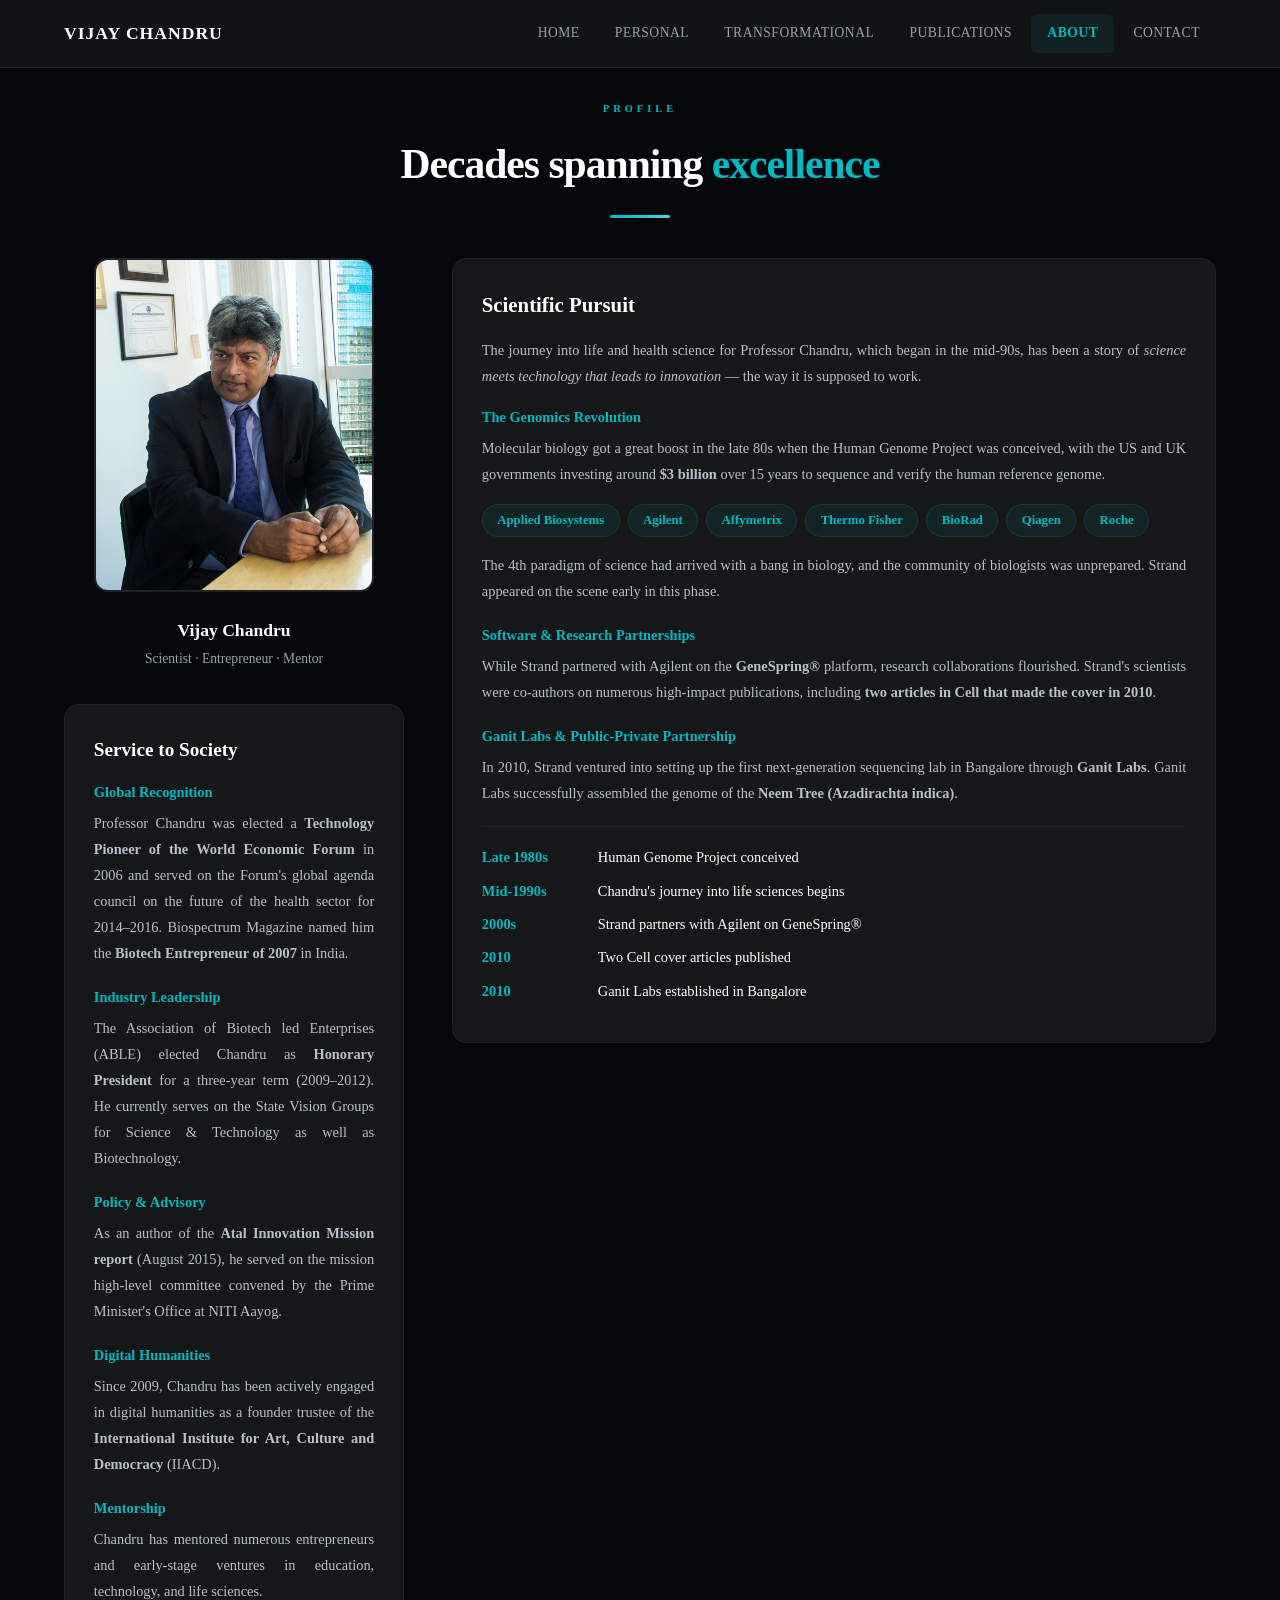
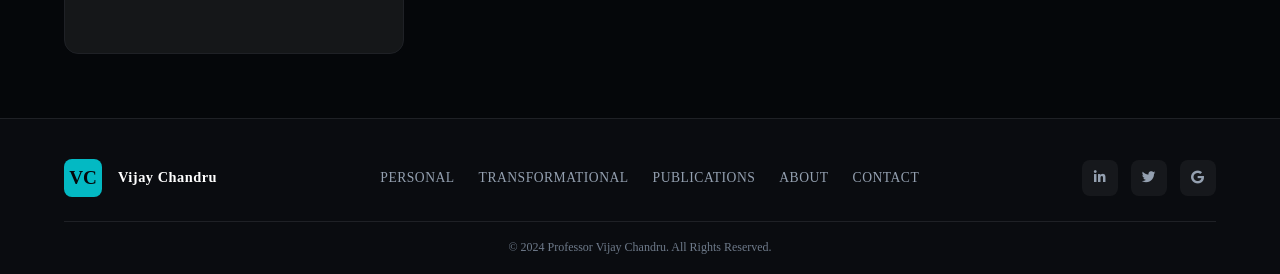
==== commit 60c69481: "Add files via upload" ====
--- a/about.html
+++ b/about.html
@@ -139,11 +139,10 @@
                     <a href="about.html">About</a>
                     <a href="contact.html">Contact</a>
                 </div>
-                <div class="footer-social">
-                    <a href="#" aria-label="LinkedIn"><i class="fab fa-linkedin-in"></i></a>
-                    <a href="#" aria-label="Twitter / X"><i class="fab fa-twitter"></i></a>
-                    <a href="#" aria-label="Google Scholar"><i class="fab fa-google"></i></a>
-                    <a href="#" aria-label="News"><i class="fas fa-newspaper"></i></a>
+                 <div class="footer-social">
+                    <a href="https://www.linkedin.com/in/vijaychandru/" aria-label="LinkedIn"><i class="fab fa-linkedin-in"></i></a>
+                    <a href="https://x.com/vijaychandru" aria-label="Twitter / X"><i class="fab fa-twitter"></i></a>
+                    <a href="https://scholar.google.com/citations?hl=en&user=htZaBHsAAAAJ" aria-label="Google Scholar"><i class="fab fa-google"></i></a>
                 </div>
             </div>
             <div class="footer-bottom">
--- a/styles.css
+++ b/styles.css
@@ -45,9 +45,9 @@
     font-family: 'EB Garamond', 'Garamond', 'Georgia', serif;
     background-color: var(--bg-primary);
     color: var(--text-primary);
-    line-height: 1.6;
+    line-height: 1.65;
     overflow-x: hidden;
-    font-size: 17px;
+    font-size: 16px;
     -webkit-font-smoothing: antialiased;
     -moz-osx-font-smoothing: grayscale;
 }
@@ -91,7 +91,7 @@
 .nav-links a {
     color: var(--text-muted);
     text-decoration: none;
-    font-size: 0.9rem;
+    font-size: 0.85rem;
     font-weight: 500;
     padding: 0.5rem 1rem;
     border-radius: 6px;
@@ -149,7 +149,7 @@
 }
 
 .page-header h1 {
-    font-size: clamp(2rem, 4vw, 2.8rem);
+    font-size: clamp(1.9rem, 3.8vw, 2.6rem);
     font-weight: 800;
     letter-spacing: -1px;
     color: var(--text-primary);
@@ -237,7 +237,7 @@
 }
 
 .hero-name {
-    font-size: clamp(3rem, 7vw, 6rem);
+    font-size: clamp(2.8rem, 6.5vw, 5.5rem);
     font-weight: 900;
     line-height: 0.95;
     letter-spacing: -3px;
@@ -271,11 +271,11 @@
 }
 
 .hero-desc {
-    font-size: 1.1rem;
+    font-size: 1.05rem;
     color: var(--text-secondary);
     max-width: 520px;
     margin-bottom: 2rem;
-    line-height: 1.8;
+    line-height: 1.75;
     text-align: justify;
 }
 
@@ -438,7 +438,7 @@
 }
 
 .count-label {
-    font-size: 0.7rem;
+    font-size: 0.65rem;
     font-weight: 700;
     color: var(--text-muted);
     letter-spacing: 1.5px;
@@ -466,7 +466,7 @@
 }
 
 .progress-text {
-    font-size: 0.8rem;
+    font-size: 0.75rem;
     color: var(--text-muted);
     font-weight: 500;
     display: block;
@@ -523,7 +523,7 @@
 }
 
 .st-text {
-    font-size: 0.7rem;
+    font-size: 0.65rem;
     color: var(--text-muted);
     font-weight: 600;
     letter-spacing: 0.5px;
@@ -554,7 +554,7 @@
 }
 
 .bento-header h2 {
-    font-size: clamp(1.8rem, 3.5vw, 2.8rem);
+    font-size: clamp(1.7rem, 3.2vw, 2.5rem);
     font-weight: 800;
     letter-spacing: -1px;
     color: var(--text-primary);
@@ -649,7 +649,7 @@
     padding: 0.25rem 0.7rem;
     background: rgba(3, 185, 195, 0.08);
     color: var(--accent);
-    font-size: 0.7rem;
+    font-size: 0.65rem;
     font-weight: 700;
     border-radius: 20px;
     letter-spacing: 1px;
@@ -665,7 +665,7 @@
 }
 
 .bento-card-equal p {
-    font-size: 0.95rem;
+    font-size: 0.9rem;
     color: var(--text-secondary);
     line-height: 1.7;
     flex-grow: 1;
@@ -679,7 +679,7 @@
     color: var(--accent);
     text-decoration: none;
     font-weight: 600;
-    font-size: 0.8rem;
+    font-size: 0.75rem;
     margin-top: auto;
     padding-top: 0.5rem;
     transition: gap 0.3s ease;
@@ -723,7 +723,7 @@
 }
 
 .mission-band-left h2 {
-    font-size: clamp(1.8rem, 3.5vw, 2.8rem);
+    font-size: clamp(1.7rem, 3.2vw, 2.5rem);
     font-weight: 800;
     letter-spacing: -1px;
     line-height: 1.15;
@@ -735,9 +735,9 @@
 }
 
 .mission-band-right p {
-    font-size: 1.05rem;
+    font-size: 0.95rem;
     color: var(--text-secondary);
-    line-height: 1.8;
+    line-height: 1.75;
     margin-bottom: 1rem;
     text-align: justify;
 }
@@ -817,7 +817,7 @@
 
 .news-band-inner p {
     color: var(--text-secondary);
-    font-size: 1rem;
+    font-size: 0.9rem;
     margin-bottom: 1.5rem;
     max-width: 500px;
     margin-left: auto;
@@ -877,7 +877,7 @@
 }
 
 .personal-hero-title {
-    font-size: clamp(2.5rem, 5vw, 4rem);
+    font-size: clamp(2.2rem, 4.5vw, 3.6rem);
     font-weight: 900;
     line-height: 1.05;
     letter-spacing: -2px;
@@ -886,9 +886,9 @@
 }
 
 .personal-hero-desc {
-    font-size: 1.1rem;
+    font-size: 1.05rem;
     color: var(--text-secondary);
-    line-height: 1.8;
+    line-height: 1.75;
     max-width: 600px;
     margin-bottom: 2rem;
     text-align: justify;
@@ -926,7 +926,7 @@
 }
 
 .ph-text {
-    font-size: 0.75rem;
+    font-size: 0.65rem;
     font-weight: 600;
     color: var(--text-muted);
     letter-spacing: 0.5px;
@@ -972,9 +972,9 @@
 }
 
 .summary-col p {
-    font-size: 1.05rem;
+    font-size: 0.95rem;
     color: var(--text-secondary);
-    line-height: 1.8;
+    line-height: 1.75;
     text-align: justify;
     margin: 0;
 }
@@ -1010,7 +1010,7 @@
 .timeline-nav-scroll .timeline-link {
     padding: 0.5rem 1.2rem;
     border-radius: 20px;
-    font-size: 0.75rem;
+    font-size: 0.65rem;
     font-weight: 500;
     white-space: nowrap;
     transition: all 0.3s ease;
@@ -1076,8 +1076,8 @@
 }
 
 .timeline-section-body .col-text p {
-    font-size: 1.05rem;
-    line-height: 1.8;
+    font-size: 1rem;
+    line-height: 1.75;
     color: var(--text-secondary);
     text-align: justify;
     margin-bottom: 1rem;
@@ -1101,7 +1101,7 @@
 }
 
 .publications-header h1 {
-    font-size: clamp(2rem, 4vw, 2.8rem);
+    font-size: clamp(1.9rem, 3.8vw, 2.6rem);
     font-weight: 800;
     letter-spacing: -1px;
     color: var(--text-primary);
@@ -1165,7 +1165,7 @@
 }
 
 .pub-category {
-    font-size: 0.7rem;
+    font-size: 0.65rem;
     font-weight: 700;
     letter-spacing: 2px;
     text-transform: uppercase;
@@ -1182,7 +1182,7 @@
 }
 
 .pub-card p {
-    font-size: 0.95rem;
+    font-size: 0.9rem;
     color: var(--text-secondary);
     line-height: 1.7;
     flex-grow: 1;
@@ -1203,7 +1203,7 @@
     color: var(--accent);
     text-decoration: none;
     font-weight: 600;
-    font-size: 0.8rem;
+    font-size: 0.75rem;
     transition: all 0.3s ease;
     text-transform: uppercase;
     letter-spacing: 0.5px;
@@ -1216,7 +1216,7 @@
 }
 
 .pub-link i {
-    font-size: 0.7rem;
+    font-size: 0.65rem;
 }
 
 /* ===== ABOUT PAGE - DARK THEME ===== */
@@ -1239,7 +1239,7 @@
 }
 
 .about-header h1 {
-    font-size: clamp(2rem, 4vw, 2.8rem);
+    font-size: clamp(1.9rem, 3.8vw, 2.6rem);
     font-weight: 800;
     letter-spacing: -1px;
     color: var(--text-primary);
@@ -1279,7 +1279,7 @@
 }
 
 .caption-title {
-    font-size: 0.9rem;
+    font-size: 0.85rem;
     color: var(--text-muted);
 }
 
@@ -1319,7 +1319,7 @@
     text-align: justify;
     line-height: 1.8;
     color: var(--text-secondary);
-    font-size: 0.95rem;
+    font-size: 0.9rem;
 }
 
 /* Pursuit card */
@@ -1347,7 +1347,7 @@
     text-align: justify;
     line-height: 1.8;
     color: var(--text-secondary);
-    font-size: 1rem;
+    font-size: 0.9rem;
     margin-bottom: 1rem;
 }
 
@@ -1366,7 +1366,7 @@
     text-align: justify;
     line-height: 1.8;
     color: var(--text-secondary);
-    font-size: 0.95rem;
+    font-size: 0.9rem;
     margin-bottom: 0.8rem;
 }
 
@@ -1381,7 +1381,7 @@
 .tag {
     background: rgba(3, 185, 195, 0.08);
     padding: 0.3rem 0.9rem;
-    font-size: 0.85rem;
+    font-size: 0.8rem;
     color: var(--accent);
     font-weight: 600;
     border-radius: 20px;
@@ -1406,7 +1406,7 @@
     display: flex;
     gap: 1rem;
     margin-bottom: 0.6rem;
-    font-size: 0.95rem;
+    font-size: 0.9rem;
 }
 
 .timeline-year {
@@ -1457,7 +1457,7 @@
 .contact-info-card.centered p {
     text-align: center;
     color: var(--text-secondary);
-    font-size: 1rem;
+    font-size: 0.9rem;
     line-height: 1.7;
 }
 
@@ -1487,7 +1487,7 @@
 }
 
 .contact-detail span {
-    font-size: 1rem;
+    font-size: 0.95rem;
     color: var(--text-secondary);
     font-weight: 500;
 }
@@ -1565,7 +1565,7 @@
 
 .footer-brand p {
     font-weight: 700;
-    font-size: 0.95rem;
+    font-size: 0.9rem;
     color: var(--text-primary);
     letter-spacing: 0.5px;
 }
@@ -1579,7 +1579,7 @@
 .footer-links a {
     color: var(--text-muted);
     text-decoration: none;
-    font-size: 0.9rem;
+    font-size: 0.85rem;
     font-weight: 500;
     transition: color 0.3s ease;
     text-transform: uppercase;
@@ -1621,7 +1621,7 @@
 }
 
 .footer-bottom p {
-    font-size: 0.8rem;
+    font-size: 0.75rem;
     color: var(--text-dim);
 }
 
@@ -1669,7 +1669,7 @@
     }
 
     .footer-bottom p {
-        font-size: 0.75rem;
+        font-size: 0.65rem;
     }
 }
 
@@ -1688,7 +1688,7 @@
     }
 
     .footer-links a {
-        font-size: 0.8rem;
+        font-size: 0.75rem;
         padding: 0.3rem 0.5rem;
     }
 
@@ -1938,7 +1938,7 @@
     }
 
     .mission-word {
-        font-size: 0.95rem;
+        font-size: 0.9rem;
     }
 
     .hero-desc {
@@ -1962,7 +1962,31 @@
     }
 
     .hero-stats-row {
-        grid-template-columns: 1fr;
+        grid-template-columns: repeat(3, 1fr);
+        gap: 0.5rem;
+    }
+
+    .hero-stat {
+        flex-direction: column;
+        align-items: center;
+        text-align: center;
+        padding: 0.7rem 0.4rem;
+        gap: 0.4rem;
+    }
+
+    .hero-stat i {
+        width: 28px;
+        height: 28px;
+        font-size: 0.85rem;
+    }
+
+    .st-num {
+        font-size: 1rem;
+    }
+
+    .st-text {
+        font-size: 0.55rem;
+        letter-spacing: 0.3px;
     }
 
     .bento-grid-equal {
@@ -2031,7 +2055,7 @@
 
     .timeline-nav-scroll .timeline-link {
         padding: 0.4rem 1rem;
-        font-size: 0.7rem;
+        font-size: 0.65rem;
     }
 
     .pubs-grid {
@@ -2114,7 +2138,7 @@
 
     .tag {
         padding: 0.25rem 0.7rem;
-        font-size: 0.7rem;
+        font-size: 0.65rem;
     }
 
     .timeline-item {
@@ -2183,7 +2207,7 @@
 }
 
 .media-caption {
-    font-size: 0.75rem;
+    font-size: 0.65rem;
     color: var(--text-muted);
     margin-top: 0.4rem;
     text-align: center;
@@ -2201,7 +2225,7 @@
 }
 
 .side-quote p {
-    font-size: 1rem;
+    font-size: 0.95rem;
     color: var(--text-secondary);
     line-height: 1.7;
     text-align: left;
@@ -2216,7 +2240,7 @@
     color: var(--accent);
     text-decoration: none;
     font-weight: 600;
-    font-size: 0.8rem;
+    font-size: 0.75rem;
     margin-top: 0.8rem;
     padding: 0.5rem 0;
     border-bottom: 1px solid var(--accent);
@@ -2238,7 +2262,7 @@
     background: rgba(3, 185, 195, 0.04);
     margin-top: 1rem;
     text-align: center;
-    font-size: 1rem;
+    font-size: 0.95rem;
     border-radius: 10px;
     color: var(--text-secondary);
     border: 1px solid var(--border-subtle);
@@ -2278,7 +2302,7 @@
     color: var(--bg-primary);
     padding: 0.3rem 1rem;
     font-weight: 700;
-    font-size: 0.75rem;
+    font-size: 0.65rem;
     letter-spacing: 1px;
     border-radius: 20px;
     display: inline-block;
@@ -2332,7 +2356,7 @@
     }
 
     .details-btn {
-        font-size: 0.75rem;
+        font-size: 0.65rem;
     }
 }
 
@@ -2360,4 +2384,510 @@
     max-width: 1200px;
     margin: 0 auto;
     padding: 2rem 5% 4rem;
-}+}
+
+
+/* ===== ENHANCED ANIMATIONS ===== */
+
+/* Fade In Up - for general content */
+@keyframes fadeInUp {
+    from {
+        opacity: 0;
+        transform: translateY(40px);
+    }
+    to {
+        opacity: 1;
+        transform: translateY(0);
+    }
+}
+
+/* Fade In Down - for nav, headers */
+@keyframes fadeInDown {
+    from {
+        opacity: 0;
+        transform: translateY(-30px);
+    }
+    to {
+        opacity: 1;
+        transform: translateY(0);
+    }
+}
+
+/* Fade In Left - for images, side content */
+@keyframes fadeInLeft {
+    from {
+        opacity: 0;
+        transform: translateX(-40px);
+    }
+    to {
+        opacity: 1;
+        transform: translateX(0);
+    }
+}
+
+/* Fade In Right - for text blocks */
+@keyframes fadeInRight {
+    from {
+        opacity: 0;
+        transform: translateX(40px);
+    }
+    to {
+        opacity: 1;
+        transform: translateX(0);
+    }
+}
+
+/* Scale In - for cards, panels */
+@keyframes scaleIn {
+    from {
+        opacity: 0;
+        transform: scale(0.9);
+    }
+    to {
+        opacity: 1;
+        transform: scale(1);
+    }
+}
+
+/* Slide In Up - for footer, bottom elements */
+@keyframes slideInUp {
+    from {
+        opacity: 0;
+        transform: translateY(60px);
+    }
+    to {
+        opacity: 1;
+        transform: translateY(0);
+    }
+}
+
+/* Glow Pulse - for accent elements */
+@keyframes glowPulse {
+    0%, 100% {
+        box-shadow: 0 0 5px rgba(3, 185, 195, 0.2);
+    }
+    50% {
+        box-shadow: 0 0 20px rgba(3, 185, 195, 0.4);
+    }
+}
+
+/* Shimmer - for gradient elements */
+@keyframes shimmer {
+    0% {
+        background-position: -200% center;
+    }
+    100% {
+        background-position: 200% center;
+    }
+}
+
+/* Float - for decorative elements */
+@keyframes float {
+    0%, 100% {
+        transform: translateY(0);
+    }
+    50% {
+        transform: translateY(-10px);
+    }
+}
+
+/* Rotate In - for icons */
+@keyframes rotateIn {
+    from {
+        opacity: 0;
+        transform: rotate(-180deg) scale(0.5);
+    }
+    to {
+        opacity: 1;
+        transform: rotate(0) scale(1);
+    }
+}
+
+/* Typing cursor blink */
+@keyframes blink {
+    0%, 100% { opacity: 1; }
+    50% { opacity: 0; }
+}
+
+/* Stagger delay utilities */
+.delay-1 { animation-delay: 0.1s; }
+.delay-2 { animation-delay: 0.2s; }
+.delay-3 { animation-delay: 0.3s; }
+.delay-4 { animation-delay: 0.4s; }
+.delay-5 { animation-delay: 0.5s; }
+.delay-6 { animation-delay: 0.6s; }
+.delay-7 { animation-delay: 0.7s; }
+.delay-8 { animation-delay: 0.8s; }
+
+/* Animation classes */
+.animate-fade-up {
+    opacity: 0;
+    animation: fadeInUp 0.8s cubic-bezier(0.4, 0, 0.2, 1) forwards;
+}
+
+.animate-fade-down {
+    opacity: 0;
+    animation: fadeInDown 0.7s cubic-bezier(0.4, 0, 0.2, 1) forwards;
+}
+
+.animate-fade-left {
+    opacity: 0;
+    animation: fadeInLeft 0.8s cubic-bezier(0.4, 0, 0.2, 1) forwards;
+}
+
+.animate-fade-right {
+    opacity: 0;
+    animation: fadeInRight 0.8s cubic-bezier(0.4, 0, 0.2, 1) forwards;
+}
+
+.animate-scale-in {
+    opacity: 0;
+    animation: scaleIn 0.6s cubic-bezier(0.4, 0, 0.2, 1) forwards;
+}
+
+.animate-slide-up {
+    opacity: 0;
+    animation: slideInUp 1s cubic-bezier(0.4, 0, 0.2, 1) forwards;
+}
+
+.animate-glow {
+    animation: glowPulse 2s ease-in-out infinite;
+}
+
+.animate-float {
+    animation: float 3s ease-in-out infinite;
+}
+
+.animate-rotate-in {
+    opacity: 0;
+    animation: rotateIn 0.6s cubic-bezier(0.4, 0, 0.2, 1) forwards;
+}
+
+/* Scroll-triggered reveal */
+.reveal {
+    opacity: 0;
+    transform: translateY(40px);
+    transition: opacity 0.8s cubic-bezier(0.4, 0, 0.2, 1), 
+                transform 0.8s cubic-bezier(0.4, 0, 0.2, 1);
+}
+
+.reveal.visible {
+    opacity: 1;
+    transform: translateY(0);
+}
+
+.reveal-left {
+    opacity: 0;
+    transform: translateX(-40px);
+    transition: opacity 0.8s cubic-bezier(0.4, 0, 0.2, 1), 
+                transform 0.8s cubic-bezier(0.4, 0, 0.2, 1);
+}
+
+.reveal-left.visible {
+    opacity: 1;
+    transform: translateX(0);
+}
+
+.reveal-right {
+    opacity: 0;
+    transform: translateX(40px);
+    transition: opacity 0.8s cubic-bezier(0.4, 0, 0.2, 1), 
+                transform 0.8s cubic-bezier(0.4, 0, 0.2, 1);
+}
+
+.reveal-right.visible {
+    opacity: 1;
+    transform: translateX(0);
+}
+
+.reveal-scale {
+    opacity: 0;
+    transform: scale(0.9);
+    transition: opacity 0.6s cubic-bezier(0.4, 0, 0.2, 1), 
+                transform 0.6s cubic-bezier(0.4, 0, 0.2, 1);
+}
+
+.reveal-scale.visible {
+    opacity: 1;
+    transform: scale(1);
+}
+
+/* Hover lift effect for cards */
+.hover-lift {
+    transition: transform 0.4s cubic-bezier(0.4, 0, 0.2, 1),
+                box-shadow 0.4s cubic-bezier(0.4, 0, 0.2, 1);
+}
+
+.hover-lift:hover {
+    transform: translateY(-8px);
+    box-shadow: 0 20px 40px rgba(0, 0, 0, 0.3);
+}
+
+/* Magnetic button effect */
+.magnetic-btn {
+    transition: transform 0.3s cubic-bezier(0.4, 0, 0.2, 1),
+                box-shadow 0.3s ease;
+}
+
+.magnetic-btn:hover {
+    transform: translateY(-3px) scale(1.02);
+}
+
+/* Gradient text shimmer */
+.shimmer-text {
+    background: linear-gradient(90deg, var(--accent), var(--accent-light), var(--accent));
+    background-size: 200% auto;
+    -webkit-background-clip: text;
+    -webkit-text-fill-color: transparent;
+    background-clip: text;
+    animation: shimmer 3s linear infinite;
+}
+
+/* Border glow animation */
+.border-glow {
+    position: relative;
+}
+
+.border-glow::before {
+    content: '';
+    position: absolute;
+    inset: -2px;
+    border-radius: inherit;
+    background: linear-gradient(90deg, var(--accent), var(--accent-light), var(--accent));
+    background-size: 200% auto;
+    animation: shimmer 3s linear infinite;
+    z-index: -1;
+    opacity: 0;
+    transition: opacity 0.3s ease;
+}
+
+.border-glow:hover::before {
+    opacity: 1;
+}
+
+/* Smooth page transitions */
+.page-transition {
+    animation: fadeInUp 0.5s ease-out;
+}
+
+/* Loading skeleton shimmer */
+@keyframes skeleton {
+    0% {
+        background-position: -200% 0;
+    }
+    100% {
+        background-position: 200% 0;
+    }
+}
+
+.skeleton {
+    background: linear-gradient(90deg, var(--bg-card) 25%, var(--bg-card-hover) 50%, var(--bg-card) 75%);
+    background-size: 200% 100%;
+    animation: skeleton 1.5s ease-in-out infinite;
+}
+
+/* Parallax scroll effect helper */
+.parallax {
+    will-change: transform;
+    transition: transform 0.1s linear;
+}
+
+/* Smooth image zoom */
+.img-zoom {
+    overflow: hidden;
+}
+
+.img-zoom img {
+    transition: transform 0.6s cubic-bezier(0.4, 0, 0.2, 1);
+}
+
+.img-zoom:hover img {
+    transform: scale(1.08);
+}
+
+/* Underline slide effect for links */
+.link-slide {
+    position: relative;
+    display: inline-block;
+}
+
+.link-slide::after {
+    content: '';
+    position: absolute;
+    bottom: -2px;
+    left: 0;
+    width: 0;
+    height: 2px;
+    background: var(--accent);
+    transition: width 0.3s cubic-bezier(0.4, 0, 0.2, 1);
+}
+
+.link-slide:hover::after {
+    width: 100%;
+}
+
+/* Counter animation */
+@keyframes countUp {
+    from {
+        opacity: 0;
+        transform: translateY(20px);
+    }
+    to {
+        opacity: 1;
+        transform: translateY(0);
+    }
+}
+
+.count-animate {
+    animation: countUp 0.5s ease-out forwards;
+}
+
+/* Pulse ring for notifications/CTAs */
+@keyframes pulseRing {
+    0% {
+        transform: scale(0.8);
+        opacity: 1;
+    }
+    100% {
+        transform: scale(1.5);
+        opacity: 0;
+    }
+}
+
+.pulse-ring::before {
+    content: '';
+    position: absolute;
+    inset: 0;
+    border-radius: inherit;
+    border: 2px solid var(--accent);
+    animation: pulseRing 2s ease-out infinite;
+}
+
+/* Stagger children animation */
+.stagger-children > * {
+    opacity: 0;
+    transform: translateY(20px);
+}
+
+.stagger-children.visible > *:nth-child(1) { animation: fadeInUp 0.5s 0.1s forwards; }
+.stagger-children.visible > *:nth-child(2) { animation: fadeInUp 0.5s 0.2s forwards; }
+.stagger-children.visible > *:nth-child(3) { animation: fadeInUp 0.5s 0.3s forwards; }
+.stagger-children.visible > *:nth-child(4) { animation: fadeInUp 0.5s 0.4s forwards; }
+.stagger-children.visible > *:nth-child(5) { animation: fadeInUp 0.5s 0.5s forwards; }
+.stagger-children.visible > *:nth-child(6) { animation: fadeInUp 0.5s 0.6s forwards; }
+
+/* Hero background subtle animation */
+@keyframes heroFloat {
+    0%, 100% {
+        transform: translate(0, 0) scale(1);
+    }
+    33% {
+        transform: translate(30px, -30px) scale(1.02);
+    }
+    66% {
+        transform: translate(-20px, 20px) scale(0.98);
+    }
+}
+
+.hero-bg-pattern {
+    animation: heroFloat 20s ease-in-out infinite;
+}
+
+/* Timeline progress line animation */
+@keyframes progressLine {
+    from {
+        transform: scaleY(0);
+    }
+    to {
+        transform: scaleY(1);
+    }
+}
+
+/* Card stack hover effect */
+.card-stack {
+    transition: transform 0.3s ease, box-shadow 0.3s ease;
+}
+
+.card-stack:hover {
+    transform: translateY(-5px) rotateX(2deg);
+    box-shadow: 0 25px 50px rgba(0, 0, 0, 0.4);
+}
+
+/* Icon bounce on hover */
+.icon-bounce {
+    transition: transform 0.3s cubic-bezier(0.4, 0, 0.2, 1);
+}
+
+.icon-bounce:hover {
+    transform: translateY(-5px) scale(1.1);
+}
+
+/* Text reveal character by character */
+@keyframes charReveal {
+    from {
+        opacity: 0;
+        transform: translateY(20px);
+    }
+    to {
+        opacity: 1;
+        transform: translateY(0);
+    }
+}
+
+/* Gradient border rotation */
+@keyframes borderRotate {
+    from {
+        transform: rotate(0deg);
+    }
+    to {
+        transform: rotate(360deg);
+    }
+}
+
+.gradient-border {
+    position: relative;
+    overflow: hidden;
+}
+
+.gradient-border::before {
+    content: '';
+    position: absolute;
+    inset: -3px;
+    background: conic-gradient(from 0deg, var(--accent), var(--accent-light), var(--accent));
+    animation: borderRotate 4s linear infinite;
+    z-index: -1;
+    border-radius: inherit;
+}
+
+/* Smooth scrollbar styling */
+::-webkit-scrollbar {
+    width: 8px;
+}
+
+::-webkit-scrollbar-track {
+    background: var(--bg-primary);
+}
+
+::-webkit-scrollbar-thumb {
+    background: var(--border-default);
+    border-radius: 4px;
+    transition: background 0.3s ease;
+}
+
+::-webkit-scrollbar-thumb:hover {
+    background: var(--accent);
+}
+
+/* Focus states with animation */
+*:focus-visible {
+    outline: 2px solid var(--accent);
+    outline-offset: 2px;
+    transition: outline-offset 0.2s ease;
+}
+
+/* Selection animation */
+::selection {
+    background: rgba(3, 185, 195, 0.3);
+    color: var(--text-primary);
+    transition: background 0.2s ease;
+}
